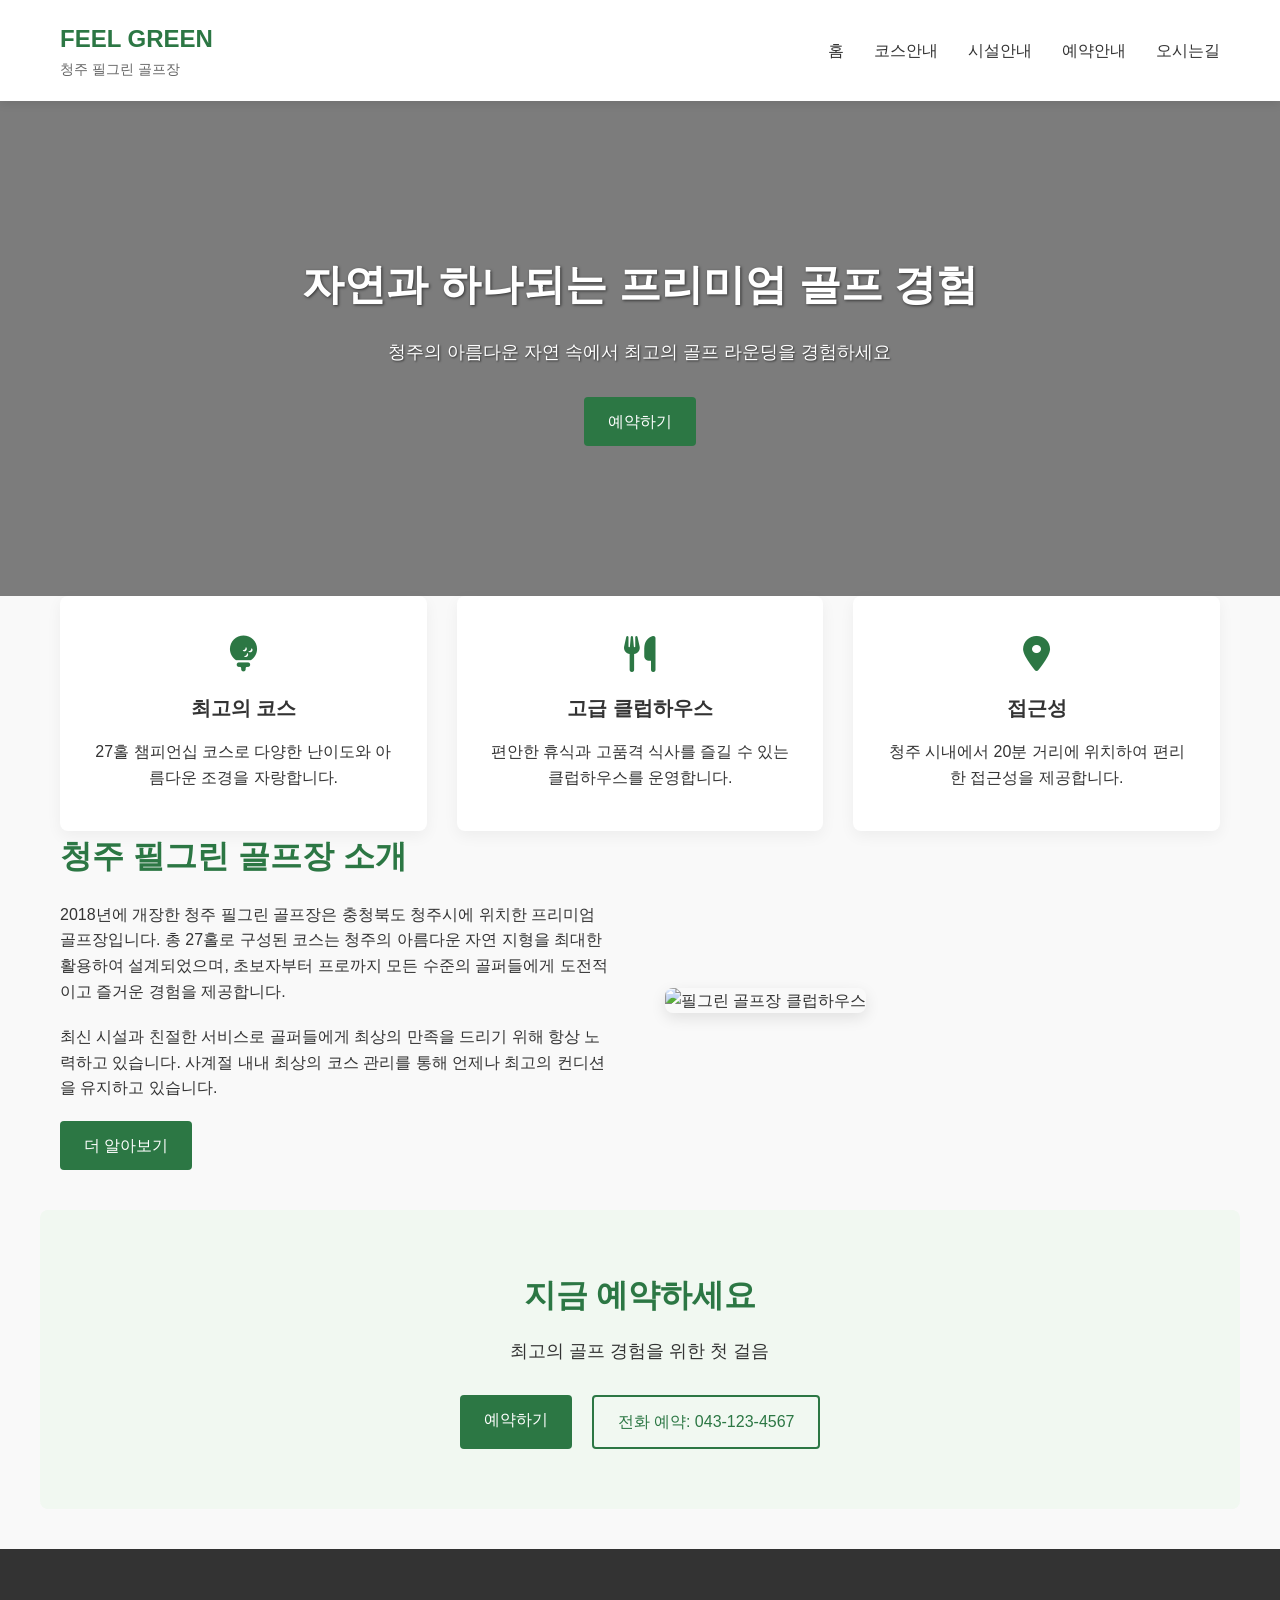
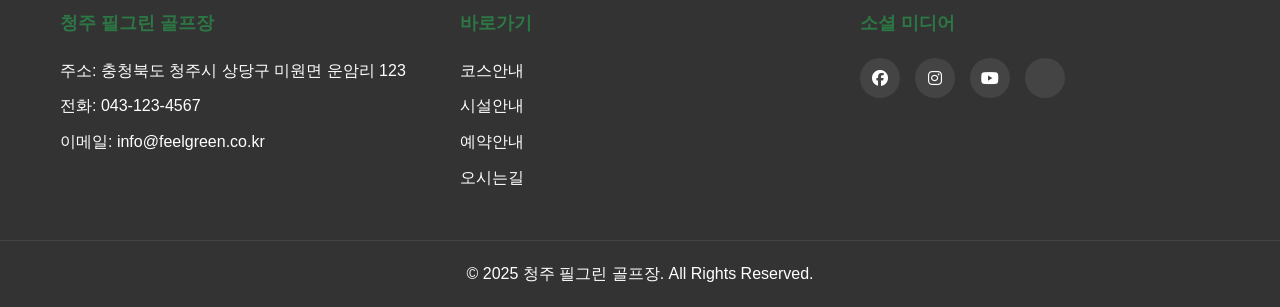
==== index.html @ 8d5fa686 "파일명 수정" ====
<!DOCTYPE html>
<html lang="ko">
<head>
    <meta charset="UTF-8">
    <meta name="viewport" content="width=device-width, initial-scale=1.0">
    <title>청주 필그린(FEEL GREEN) 골프장</title>
    <link rel="stylesheet" href="css/style.css">
    <link rel="stylesheet" href="https://cdnjs.cloudflare.com/ajax/libs/font-awesome/6.4.0/css/all.min.css">
</head>
<body>
    <header>
        <div class="header-container">
            <div class="logo">
                <h1>FEEL GREEN</h1>
                <p>청주 필그린 골프장</p>
            </div>
            <nav>
                <ul>
                    <li><a href="index.html">홈</a></li>
                    <li><a href="course.html">코스안내</a></li>
                    <li><a href="facilities.html">시설안내</a></li>
                    <li><a href="reservation.html">예약안내</a></li>
                    <li><a href="contact.html">오시는길</a></li>
                </ul>
            </nav>
        </div>
    </header>

    <section class="hero">
        <div class="hero-content">
            <h2>자연과 하나되는 프리미엄 골프 경험</h2>
            <p>청주의 아름다운 자연 속에서 최고의 골프 라운딩을 경험하세요</p>
            <a href="reservation.html" class="btn">예약하기</a>
        </div>
    </section>

    <section class="features">
        <div class="feature">
            <i class="fas fa-golf-ball"></i>
            <h3>최고의 코스</h3>
            <p>27홀 챔피언십 코스로 다양한 난이도와 아름다운 조경을 자랑합니다.</p>
        </div>
        <div class="feature">
            <i class="fas fa-utensils"></i>
            <h3>고급 클럽하우스</h3>
            <p>편안한 휴식과 고품격 식사를 즐길 수 있는 클럽하우스를 운영합니다.</p>
        </div>
        <div class="feature">
            <i class="fas fa-map-marker-alt"></i>
            <h3>접근성</h3>
            <p>청주 시내에서 20분 거리에 위치하여 편리한 접근성을 제공합니다.</p>
        </div>
    </section>

    <section class="about">
        <div class="about-content">
            <h2>청주 필그린 골프장 소개</h2>
            <p>
                2018년에 개장한 청주 필그린 골프장은 충청북도 청주시에 위치한 프리미엄 골프장입니다. 
                총 27홀로 구성된 코스는 청주의 아름다운 자연 지형을 최대한 활용하여 설계되었으며, 
                초보자부터 프로까지 모든 수준의 골퍼들에게 도전적이고 즐거운 경험을 제공합니다.
            </p>
            <p>
                최신 시설과 친절한 서비스로 골퍼들에게 최상의 만족을 드리기 위해 항상 노력하고 있습니다. 
                사계절 내내 최상의 코스 관리를 통해 언제나 최고의 컨디션을 유지하고 있습니다.
            </p>
            <a href="about.html" class="btn">더 알아보기</a>
        </div>
        <div class="about-image">
            <img src="images/clubhouse.jpg" alt="필그린 골프장 클럽하우스">
        </div>
    </section>

    <section class="cta">
        <h2>지금 예약하세요</h2>
        <p>최고의 골프 경험을 위한 첫 걸음</p>
        <div class="cta-buttons">
            <a href="reservation.html" class="btn">예약하기</a>
            <a href="tel:043-123-4567" class="btn btn-outline">전화 예약: 043-123-4567</a>
        </div>
    </section>

    <footer>
        <div class="footer-container">
            <div class="footer-info">
                <h3>청주 필그린 골프장</h3>
                <p>주소: 충청북도 청주시 상당구 미원면 운암리 123</p>
                <p>전화: 043-123-4567</p>
                <p>이메일: info@feelgreen.co.kr</p>
            </div>
            <div class="footer-links">
                <h3>바로가기</h3>
                <ul>
                    <li><a href="course.html">코스안내</a></li>
                    <li><a href="facilities.html">시설안내</a></li>
                    <li><a href="reservation.html">예약안내</a></li>
                    <li><a href="contact.html">오시는길</a></li>
                </ul>
            </div>
            <div class="footer-social">
                <h3>소셜 미디어</h3>
                <div class="social-icons">
                    <a href="#"><i class="fab fa-facebook"></i></a>
                    <a href="#"><i class="fab fa-instagram"></i></a>
                    <a href="#"><i class="fab fa-youtube"></i></a>
                    <a href="#"><i class="fab fa-kakao"></i></a>
                </div>
            </div>
        </div>
        <div class="footer-bottom">
            <p>&copy; 2025 청주 필그린 골프장. All Rights Reserved.</p>
        </div>
    </footer>

    <script src="js/script.js"></script>
</body>
</html>
---- css/style.css ----
/* 기본 스타일 리셋 */
* {
    margin: 0;
    padding: 0;
    box-sizing: border-box;
}

body {
    font-family: 'Noto Sans KR', Arial, sans-serif;
    line-height: 1.6;
    color: #333;
    background-color: #f9f9f9;
}

a {
    text-decoration: none;
    color: inherit;
}

ul {
    list-style: none;
}

img {
    max-width: 100%;
    height: auto;
}

/* 공통 컨테이너 스타일 */
.header-container, 
.footer-container,
.hero-content,
.features,
.about,
.cta {
    max-width: 1200px;
    margin: 0 auto;
    padding: 0 20px;
}

section {
    padding: 80px 0;
}

/* 버튼 스타일 */
.btn {
    display: inline-block;
    background-color: #2c7744;
    color: white;
    padding: 12px 24px;
    border-radius: 4px;
    font-weight: 500;
    transition: background-color 0.3s ease;
}

.btn:hover {
    background-color: #1e5e30;
}

.btn-outline {
    background-color: transparent;
    border: 2px solid #2c7744;
    color: #2c7744;
}

.btn-outline:hover {
    background-color: #2c7744;
    color: white;
}

/* 헤더 스타일 */
header {
    background-color: white;
    box-shadow: 0 2px 10px rgba(0, 0, 0, 0.1);
    position: sticky;
    top: 0;
    z-index: 1000;
}

.header-container {
    display: flex;
    justify-content: space-between;
    align-items: center;
    padding: 20px;
}

.logo h1 {
    color: #2c7744;
    font-size: 24px;
    font-weight: 700;
}

.logo p {
    font-size: 14px;
    color: #666;
}

nav ul {
    display: flex;
}

nav ul li {
    margin-left: 30px;
}

nav ul li a {
    font-weight: 500;
    transition: color 0.3s ease;
}

nav ul li a:hover {
    color: #2c7744;
}

/* 히어로 섹션 */
.hero {
    background: linear-gradient(rgba(0, 0, 0, 0.5), rgba(0, 0, 0, 0.5)), url('../images/hero.jpg');
    background-size: cover;
    background-position: center;
    color: white;
    text-align: center;
    padding: 150px 0;
}

.hero-content {
    max-width: 800px;
}

.hero h2 {
    font-size: 42px;
    margin-bottom: 20px;
    text-shadow: 1px 1px 3px rgba(0, 0, 0, 0.6);
}

.hero p {
    font-size: 18px;
    margin-bottom: 30px;
    text-shadow: 1px 1px 2px rgba(0, 0, 0, 0.6);
}

/* 특징 섹션 */
.features {
    display: grid;
    grid-template-columns: repeat(3, 1fr);
    gap: 30px;
    text-align: center;
}

.feature {
    background-color: white;
    padding: 40px 30px;
    border-radius: 8px;
    box-shadow: 0 5px 15px rgba(0, 0, 0, 0.05);
    transition: transform 0.3s ease;
}

.feature:hover {
    transform: translateY(-10px);
}

.feature i {
    font-size: 36px;
    color: #2c7744;
    margin-bottom: 20px;
}

.feature h3 {
    margin-bottom: 15px;
    font-size: 20px;
}

/* 소개 섹션 */
.about {
    display: grid;
    grid-template-columns: 1fr 1fr;
    gap: 50px;
    align-items: center;
}

.about-content h2 {
    font-size: 32px;
    margin-bottom: 20px;
    color: #2c7744;
}

.about-content p {
    margin-bottom: 20px;
}

.about-image img {
    border-radius: 8px;
    box-shadow: 0 5px 15px rgba(0, 0, 0, 0.1);
}

/* CTA 섹션 */
.cta {
    background-color: #f1f8f1;
    text-align: center;
    border-radius: 8px;
    padding: 60px 20px;
    margin: 40px auto;
}

.cta h2 {
    font-size: 32px;
    margin-bottom: 15px;
    color: #2c7744;
}

.cta p {
    margin-bottom: 30px;
    font-size: 18px;
}

.cta-buttons {
    display: flex;
    justify-content: center;
    gap: 20px;
}

/* 푸터 스타일 */
footer {
    background-color: #333;
    color: #fff;
    padding: 60px 0 0;
}

.footer-container {
    display: grid;
    grid-template-columns: repeat(3, 1fr);
    gap: 40px;
}

.footer-info h3,
.footer-links h3,
.footer-social h3 {
    color: #2c7744;
    margin-bottom: 20px;
    font-size: 18px;
}

.footer-info p {
    margin-bottom: 10px;
}

.footer-links ul li {
    margin-bottom: 10px;
}

.footer-links ul li a:hover {
    color: #2c7744;
}

.social-icons {
    display: flex;
    gap: 15px;
}

.social-icons a {
    display: flex;
    align-items: center;
    justify-content: center;
    width: 40px;
    height: 40px;
    background-color: #444;
    border-radius: 50%;
    transition: background-color 0.3s ease;
}

.social-icons a:hover {
    background-color: #2c7744;
}

.footer-bottom {
    text-align: center;
    padding: 20px 0;
    margin-top: 40px;
    border-top: 1px solid #444;
}

/* 반응형 스타일 */
@media (max-width: 992px) {
    .features {
        grid-template-columns: repeat(2, 1fr);
    }
    
    .about {
        grid-template-columns: 1fr;
        text-align: center;
    }
    
    .about-image {
        order: -1;
    }
    
    .footer-container {
        grid-template-columns: repeat(2, 1fr);
    }
}

@media (max-width: 768px) {
    .header-container {
        flex-direction: column;
    }
    
    nav ul {
        margin-top: 20px;
    }
    
    nav ul li {
        margin-left: 15px;
        margin-right: 15px;
    }
    
    .hero h2 {
        font-size: 32px;
    }
    
    .features {
        grid-template-columns: 1fr;
    }
    
    .cta-buttons {
        flex-direction: column;
        align-items: center;
    }
    
    .footer-container {
        grid-template-columns: 1fr;
        text-align: center;
    }
    
    .social-icons {
        justify-content: center;
    }
}
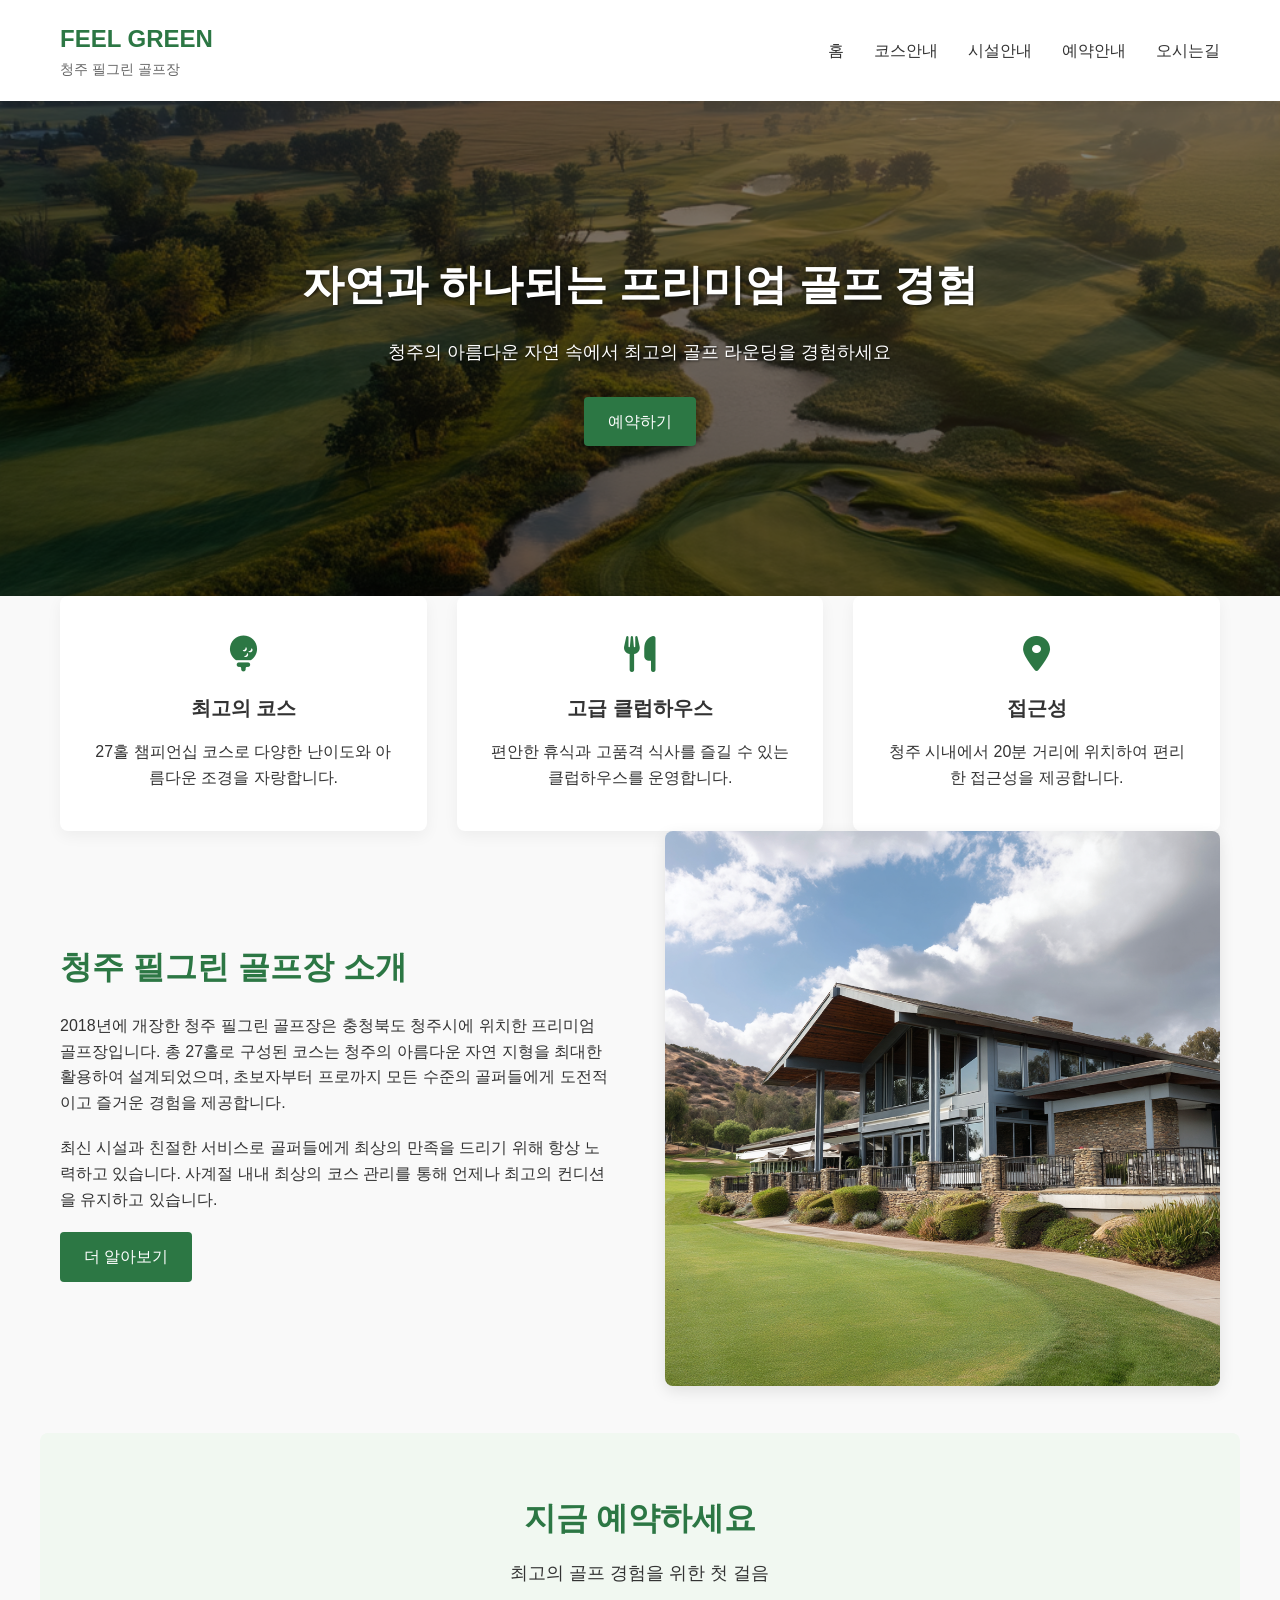
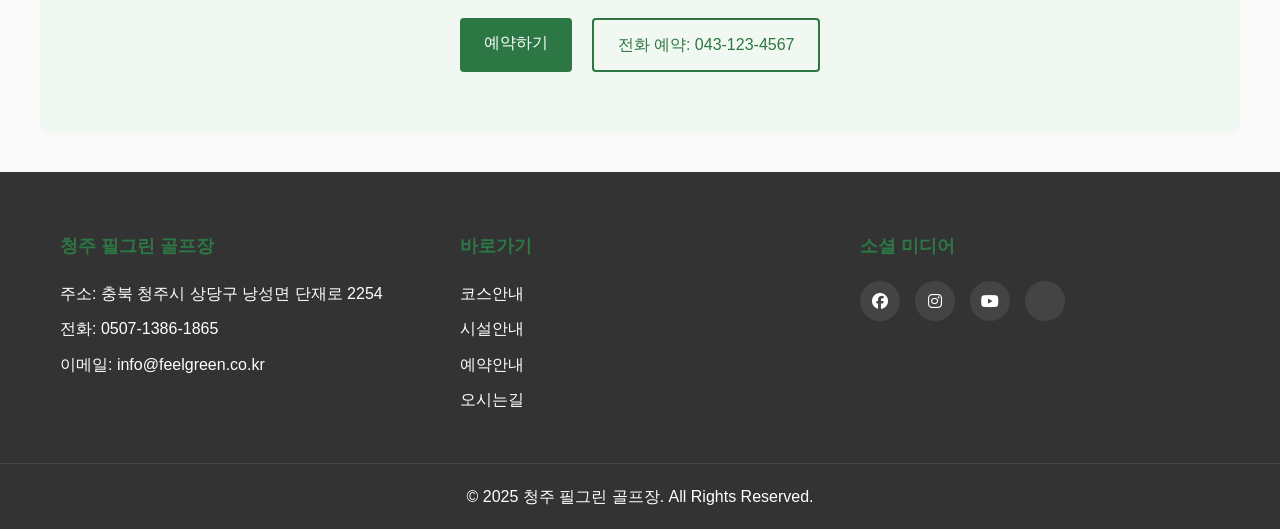
==== commit 70efcbef: "주소 수정" ====
--- a/index.html
+++ b/index.html
@@ -84,8 +84,8 @@
         <div class="footer-container">
             <div class="footer-info">
                 <h3>청주 필그린 골프장</h3>
-                <p>주소: 충청북도 청주시 상당구 미원면 운암리 123</p>
-                <p>전화: 043-123-4567</p>
+                <p>주소: 충북 청주시 상당구 낭성면 단재로 2254</p>
+                <p>전화: 0507-1386-1865</p>
                 <p>이메일: info@feelgreen.co.kr</p>
             </div>
             <div class="footer-links">
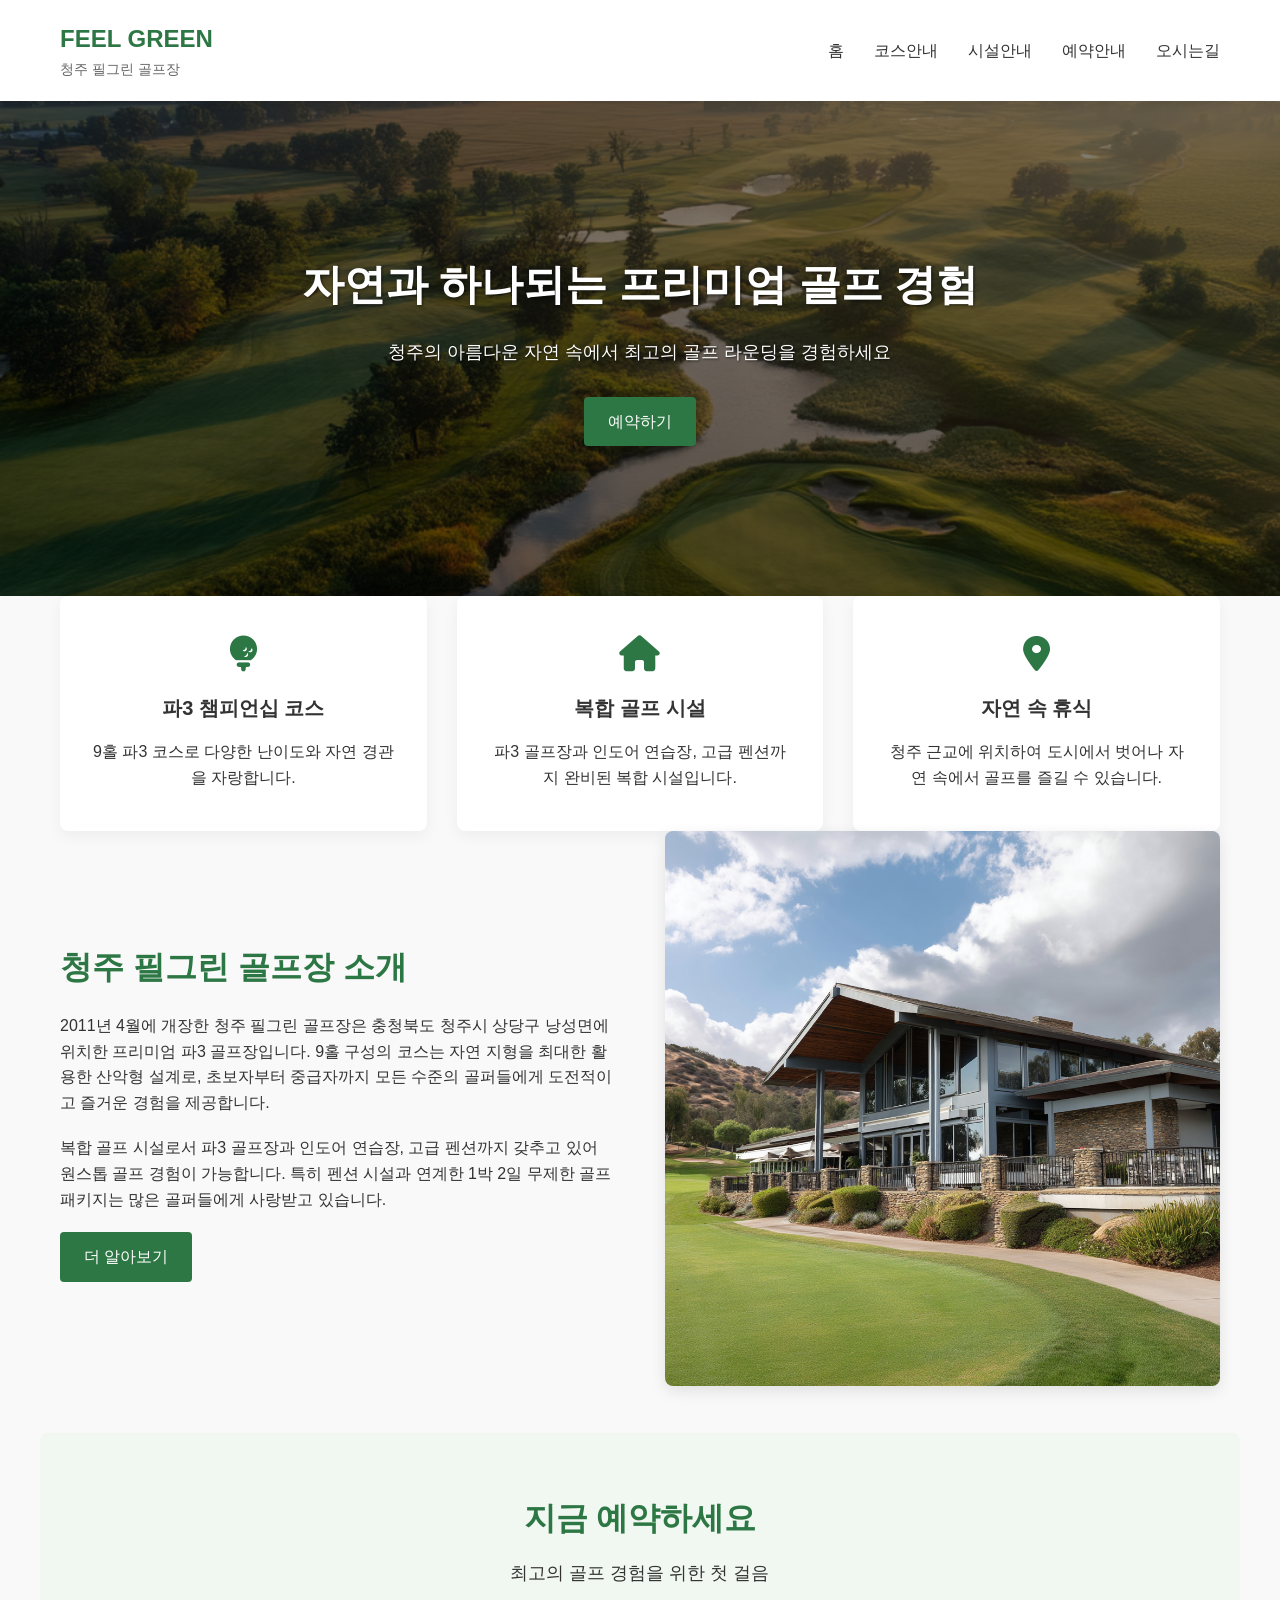
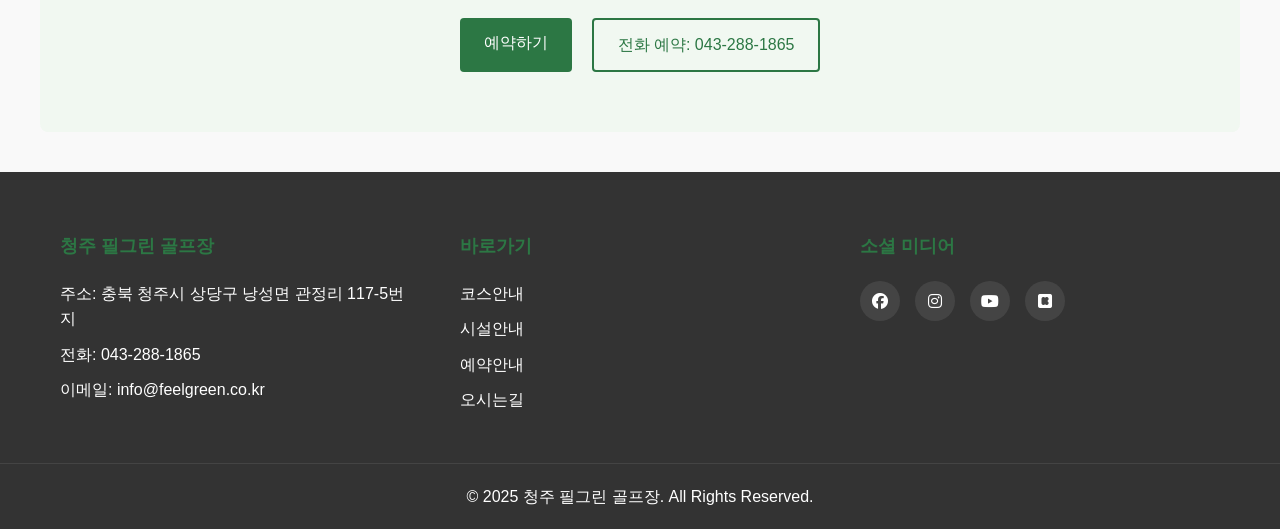
==== commit ac455c1b: "정보 업데이트" ====
--- a/index.html
+++ b/index.html
@@ -37,18 +37,18 @@
     <section class="features">
         <div class="feature">
             <i class="fas fa-golf-ball"></i>
-            <h3>최고의 코스</h3>
-            <p>27홀 챔피언십 코스로 다양한 난이도와 아름다운 조경을 자랑합니다.</p>
+            <h3>파3 챔피언십 코스</h3>
+            <p>9홀 파3 코스로 다양한 난이도와 자연 경관을 자랑합니다.</p>
         </div>
         <div class="feature">
-            <i class="fas fa-utensils"></i>
-            <h3>고급 클럽하우스</h3>
-            <p>편안한 휴식과 고품격 식사를 즐길 수 있는 클럽하우스를 운영합니다.</p>
+            <i class="fas fa-home"></i>
+            <h3>복합 골프 시설</h3>
+            <p>파3 골프장과 인도어 연습장, 고급 펜션까지 완비된 복합 시설입니다.</p>
         </div>
         <div class="feature">
             <i class="fas fa-map-marker-alt"></i>
-            <h3>접근성</h3>
-            <p>청주 시내에서 20분 거리에 위치하여 편리한 접근성을 제공합니다.</p>
+            <h3>자연 속 휴식</h3>
+            <p>청주 근교에 위치하여 도시에서 벗어나 자연 속에서 골프를 즐길 수 있습니다.</p>
         </div>
     </section>
 
@@ -56,13 +56,13 @@
         <div class="about-content">
             <h2>청주 필그린 골프장 소개</h2>
             <p>
-                2018년에 개장한 청주 필그린 골프장은 충청북도 청주시에 위치한 프리미엄 골프장입니다. 
-                총 27홀로 구성된 코스는 청주의 아름다운 자연 지형을 최대한 활용하여 설계되었으며, 
-                초보자부터 프로까지 모든 수준의 골퍼들에게 도전적이고 즐거운 경험을 제공합니다.
+                2011년 4월에 개장한 청주 필그린 골프장은 충청북도 청주시 상당구 낭성면에 위치한 프리미엄 파3 골프장입니다. 
+                9홀 구성의 코스는 자연 지형을 최대한 활용한 산악형 설계로, 초보자부터 중급자까지 모든 수준의 골퍼들에게 
+                도전적이고 즐거운 경험을 제공합니다.
             </p>
             <p>
-                최신 시설과 친절한 서비스로 골퍼들에게 최상의 만족을 드리기 위해 항상 노력하고 있습니다. 
-                사계절 내내 최상의 코스 관리를 통해 언제나 최고의 컨디션을 유지하고 있습니다.
+                복합 골프 시설로서 파3 골프장과 인도어 연습장, 고급 펜션까지 갖추고 있어 원스톱 골프 경험이 가능합니다.
+                특히 펜션 시설과 연계한 1박 2일 무제한 골프 패키지는 많은 골퍼들에게 사랑받고 있습니다.
             </p>
             <a href="about.html" class="btn">더 알아보기</a>
         </div>
@@ -76,7 +76,7 @@
         <p>최고의 골프 경험을 위한 첫 걸음</p>
         <div class="cta-buttons">
             <a href="reservation.html" class="btn">예약하기</a>
-            <a href="tel:043-123-4567" class="btn btn-outline">전화 예약: 043-123-4567</a>
+            <a href="tel:043-288-1865" class="btn btn-outline">전화 예약: 043-288-1865</a>
         </div>
     </section>
 
@@ -84,8 +84,8 @@
         <div class="footer-container">
             <div class="footer-info">
                 <h3>청주 필그린 골프장</h3>
-                <p>주소: 충북 청주시 상당구 낭성면 단재로 2254</p>
-                <p>전화: 0507-1386-1865</p>
+                <p>주소: 충북 청주시 상당구 낭성면 관정리 117-5번지</p>
+                <p>전화: 043-288-1865</p>
                 <p>이메일: info@feelgreen.co.kr</p>
             </div>
             <div class="footer-links">
@@ -101,9 +101,9 @@
                 <h3>소셜 미디어</h3>
                 <div class="social-icons">
                     <a href="#"><i class="fab fa-facebook"></i></a>
-                    <a href="#"><i class="fab fa-instagram"></i></a>
+                    <a href="https://www.instagram.com/feelgreen_golf" target="_blank"><i class="fab fa-instagram"></i></a>
                     <a href="#"><i class="fab fa-youtube"></i></a>
-                    <a href="#"><i class="fab fa-kakao"></i></a>
+                    <a href="#"><i class="fab fa-kickstarter"></i></a>
                 </div>
             </div>
         </div>
@@ -114,4 +114,4 @@
 
     <script src="js/script.js"></script>
 </body>
-</html>
+</html>
